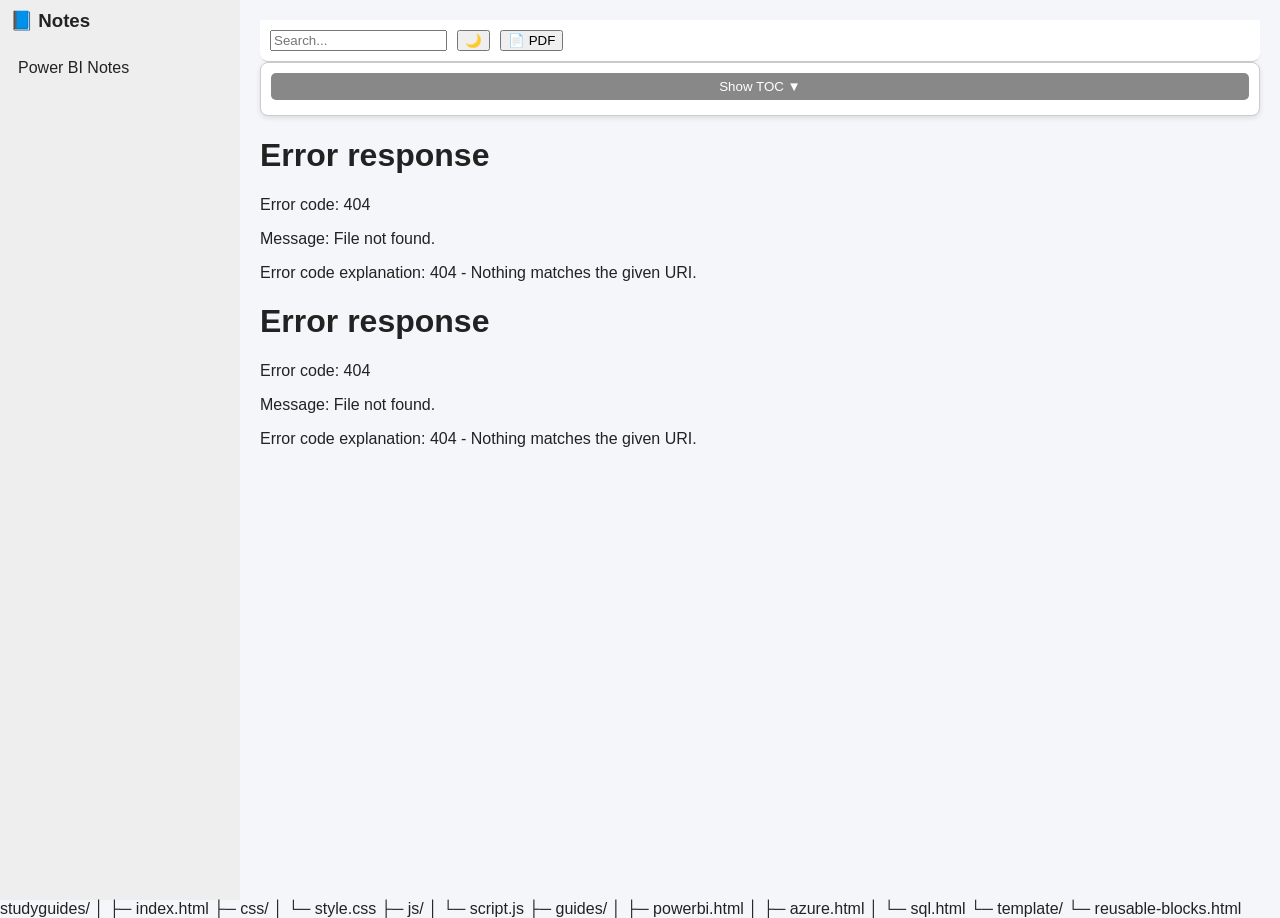
==== index.html @ 0e0d0ef6 "initial setup" ====
<!DOCTYPE html>
<html lang="en">
<head>
<meta charset="UTF-8">
<title>Quick Guides</title>
<meta name="viewport" content="width=device-width, initial-scale=1.0">
<link rel="stylesheet" href="css/style.css">
</head>
<body>

<button class="hamburger" onclick="toggleSidebar()">☰ Menu</button>

<div class="container">
    <div class="sidebar"><h3>📘 Notes</h3></div>
    <div class="content">
        <div class="topbar">
            <input id="search" placeholder="Search...">
            <button onclick="toggleDark()">🌙</button>
            <button onclick="window.print()">📄 PDF</button>
        </div>

        <div id="toc-container">
            <button id="toc-toggle">Show TOC ▼</button>
            <div id="toc" style="display:none; padding:5px;"></div>
        </div>

        <div id="pages-container"></div>
    </div>
</div>

<div>
studyguides/
│
├─ index.html
├─ css/
│   └─ style.css
├─ js/
│   └─ script.js
├─ guides/
│   ├─ powerbi.html
│   ├─ azure.html
│   └─ sql.html
└─ template/
    └─ reusable-blocks.html
</div>

<script src="js/script.js"></script>
</body>
</html>
---- css/style.css ----
:root {
    --bg:#f4f6f9; --text:#222; --card:#fff;
    --sidebar-bg:#eee; --sidebar-hover:#ddd; 
    --button-bg:#888; --button-hover:#666; 
    --note-color:#2e7d32; --info-color:#0277bd;
    --warning-color:#f9a825; --error-color:#d32f2f;
}
body.dark {
    --bg:#1e1e1e; --text:#eee; --card:#2c2c2c; 
    --sidebar-bg:#2c2c2c; --sidebar-hover:#3c3c3c; 
    --button-bg:#555; --button-hover:#777;
    --note-color:#81c784; --info-color:#4fc3f7;
    --warning-color:#ffd54f; --error-color:#ef5350;
}
body { margin:0; font-family:'Segoe UI', Tahoma, Geneva, Verdana, sans-serif; background:var(--bg); color:var(--text); }

/* Layout */
.container { display:flex; flex-wrap:wrap; min-height:100vh; }
.sidebar { width:220px; background:var(--sidebar-bg); padding:10px; flex-shrink:0; }
.sidebar h3 { margin-top:0; }
.sidebar div { padding:8px; cursor:pointer; border-radius:5px; margin-bottom:5px; transition:0.2s; }
.sidebar div:hover { background:var(--sidebar-hover); }

/* Hamburger button for mobile */
.hamburger { display:none; background:var(--button-bg); color:white; border:none; padding:8px 12px; border-radius:5px; cursor:pointer; margin:10px; }
.hamburger:hover { background:var(--button-hover); }

/* Content */
.content { flex:1; padding:20px; box-sizing:border-box; }

/* Topbar */
.topbar { background:var(--card); padding:10px; border-bottom:1px solid #ccc; display:flex; gap:10px; flex-wrap:wrap; border-radius:0 0 8px 8px; }

/* Pages */
.page { display:none; }
.page.active { display:block; }

/* Boxes */
.box { padding:15px; margin:15px 0; border-left:6px solid; border-radius:6px; box-shadow:0 1px 3px rgba(0,0,0,0.08); }
.note { border-color:var(--note-color); }
.info { border-color:var(--info-color); }
.warning { border-color:var(--warning-color); }
.error { border-color:var(--error-color); }

/* Syntax/code */
.syntax { background:#2d2d2d; color:#eee; padding:12px; border-radius:6px; font-family:monospace; overflow-x:auto; }
.code { background:#1b1b1b; color:#9ccc65; padding:15px; border-radius:8px; position:relative; overflow-x:auto; font-family:monospace; }
.copy-btn { position:absolute; right:10px; top:10px; background:var(--button-bg); color:white; border:none; padding:4px 8px; border-radius:4px; cursor:pointer; transition:0.2s; }
.copy-btn:hover { background:var(--button-hover); }

/* Table */
table { width:100%; border-collapse:collapse; border-radius:6px; overflow:hidden; }
th,td { padding:10px; border:1px solid #ccc; text-align:left; }
th { background:var(--button-bg); color:white; }

/* Collapsible */
.collapsible { background:var(--button-bg); color:white; padding:10px; border:none; width:100%; cursor:pointer; border-radius:5px; transition:0.2s; }
.collapsible:hover { background:var(--button-hover); }
.content-box { display:none; padding:10px; background:var(--card); border-radius:6px; margin-top:5px; }

/* Diagram box */
.diagram { background:#eef; padding:12px; border-radius:8px; font-family:monospace; box-shadow:0 1px 3px rgba(0,0,0,0.08); }

/* Template buttons */
.template-btn { padding:8px 12px; margin:5px; cursor:pointer; background:var(--button-bg); color:white; border:none; border-radius:5px; transition:0.2s; }
.template-btn:hover { background:var(--button-hover); }

/* TOC sticky */
#toc-container { background:var(--card); padding:10px; border-radius:8px; border:1px solid #ccc; box-shadow:0 2px 5px rgba(0,0,0,0.1); margin-bottom:15px; }
#toc-toggle { cursor:pointer; padding:6px 8px; width:100%; border:none; border-radius:5px; background:var(--button-bg); color:white; margin-bottom:5px; transition:0.2s; }
#toc-toggle:hover { background:var(--button-hover); }
#toc a { text-decoration:none; color:var(--text); display:block; padding:2px 0; }

/* Responsive */
@media(max-width:768px){
    .container { flex-direction:column; }
    .sidebar { display:none; width:100%; margin-bottom:10px; }
    .sidebar.show { display:block; }
    .hamburger { display:inline-block; }
    .topbar { flex-direction:column; }
}
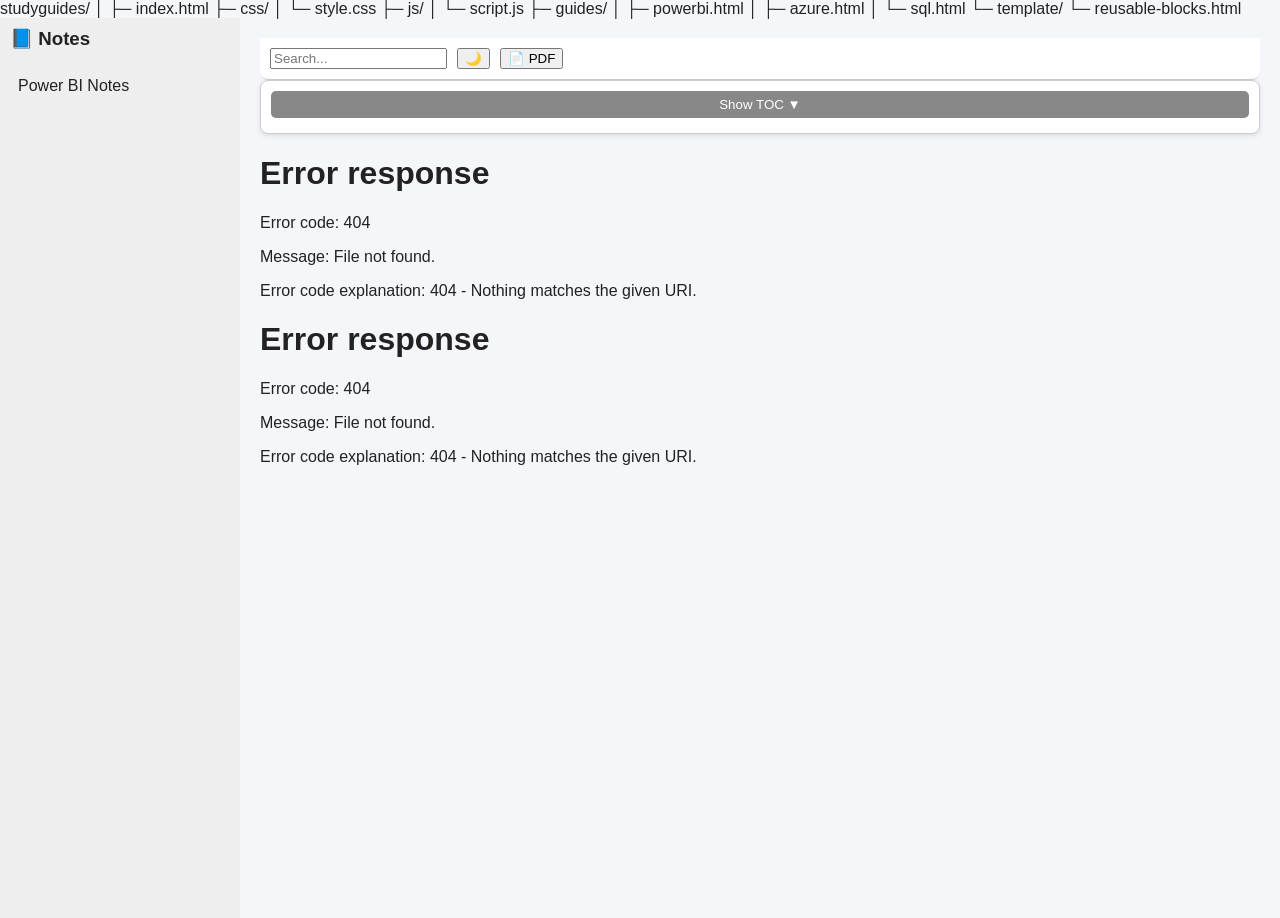
==== commit 7f716594: "commit" ====
--- a/index.html
+++ b/index.html
@@ -7,6 +7,22 @@
 <link rel="stylesheet" href="css/style.css">
 </head>
 <body>
+
+<div>
+studyguides/
+│
+├─ index.html
+├─ css/
+│   └─ style.css
+├─ js/
+│   └─ script.js
+├─ guides/
+│   ├─ powerbi.html
+│   ├─ azure.html
+│   └─ sql.html
+└─ template/
+    └─ reusable-blocks.html
+</div>
 
 <button class="hamburger" onclick="toggleSidebar()">☰ Menu</button>
 
@@ -28,22 +44,6 @@
     </div>
 </div>
 
-<div>
-studyguides/
-│
-├─ index.html
-├─ css/
-│   └─ style.css
-├─ js/
-│   └─ script.js
-├─ guides/
-│   ├─ powerbi.html
-│   ├─ azure.html
-│   └─ sql.html
-└─ template/
-    └─ reusable-blocks.html
-</div>
-
 <script src="js/script.js"></script>
 </body>
 </html>
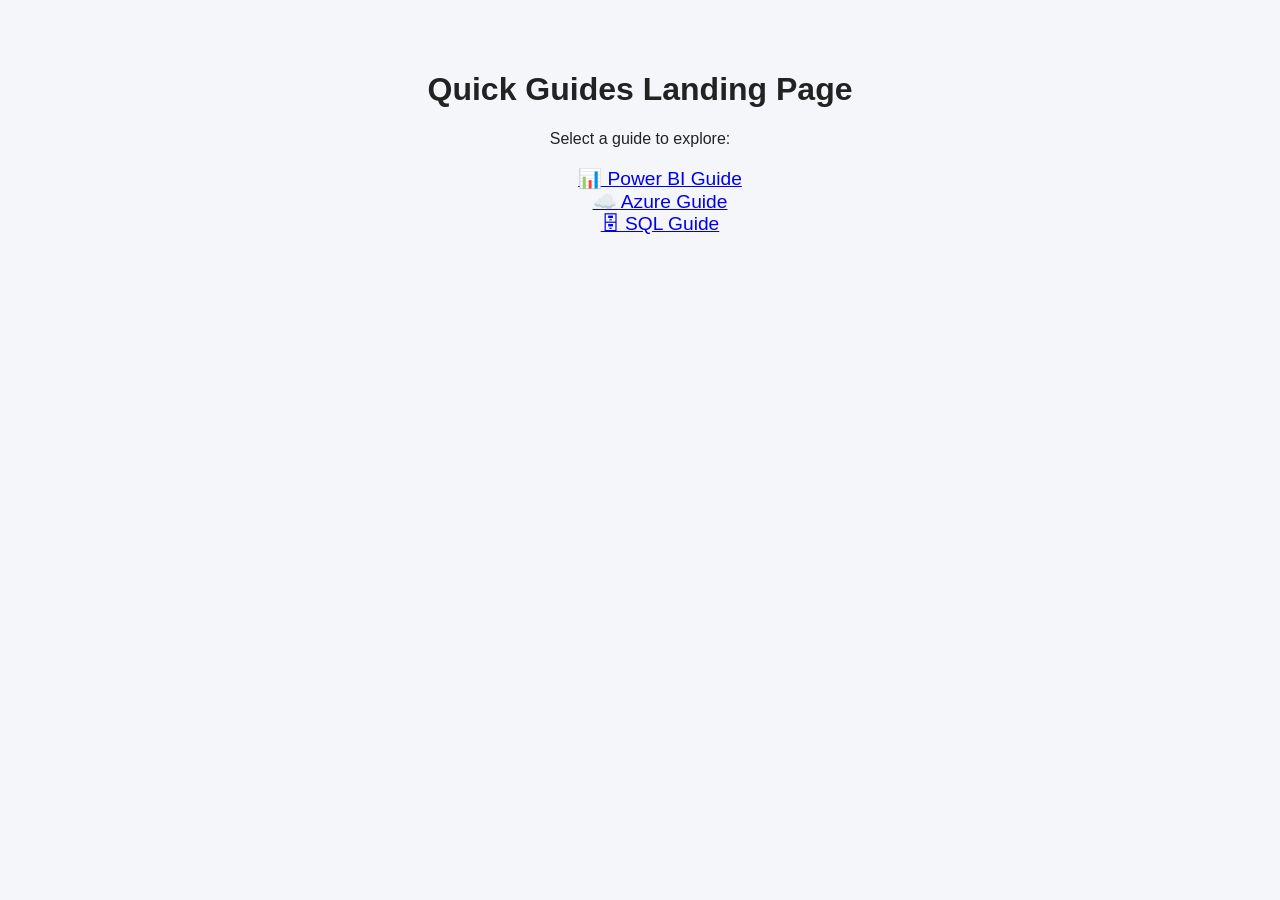
==== commit 2d6bf93e: "commit" ====
--- a/index.html
+++ b/index.html
@@ -7,43 +7,14 @@
 <link rel="stylesheet" href="css/style.css">
 </head>
 <body>
-
-<div>
-studyguides/
-│
-├─ index.html
-├─ css/
-│   └─ style.css
-├─ js/
-│   └─ script.js
-├─ guides/
-│   ├─ powerbi.html
-│   ├─ azure.html
-│   └─ sql.html
-└─ template/
-    └─ reusable-blocks.html
+<div class="content" style="padding:50px; text-align:center;">
+    <h1>Quick Guides Landing Page</h1>
+    <p>Select a guide to explore:</p>
+    <ul style="list-style:none; font-size:1.2em;">
+        <li><a href="powerbi/">📊 Power BI Guide</a></li>
+        <li><a href="azure/">☁️ Azure Guide</a></li>
+        <li><a href="sql/">🗄 SQL Guide</a></li>
+    </ul>
 </div>
-
-<button class="hamburger" onclick="toggleSidebar()">☰ Menu</button>
-
-<div class="container">
-    <div class="sidebar"><h3>📘 Notes</h3></div>
-    <div class="content">
-        <div class="topbar">
-            <input id="search" placeholder="Search...">
-            <button onclick="toggleDark()">🌙</button>
-            <button onclick="window.print()">📄 PDF</button>
-        </div>
-
-        <div id="toc-container">
-            <button id="toc-toggle">Show TOC ▼</button>
-            <div id="toc" style="display:none; padding:5px;"></div>
-        </div>
-
-        <div id="pages-container"></div>
-    </div>
-</div>
-
-<script src="js/script.js"></script>
 </body>
 </html>
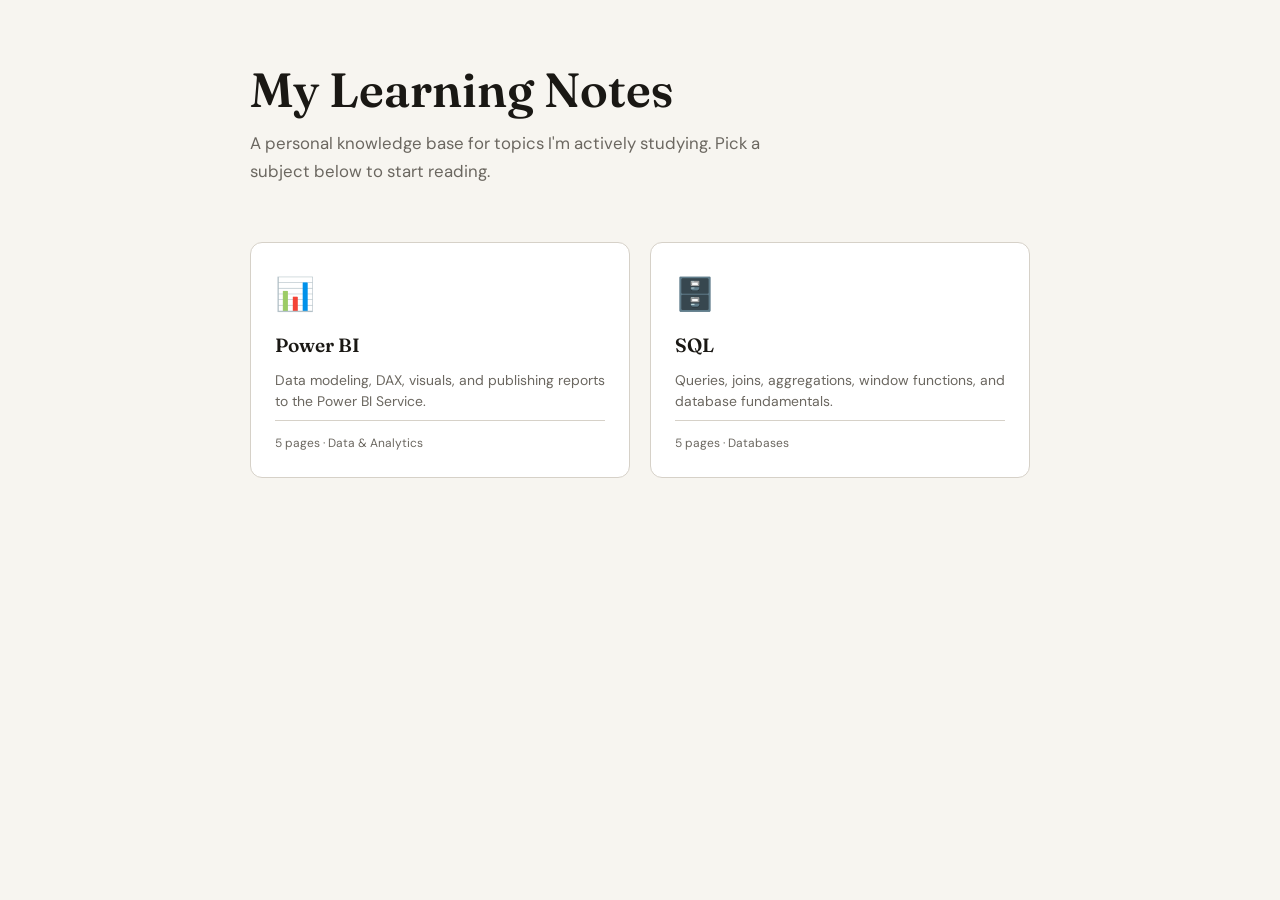
==== commit 347a06ee: "commit" ====
--- a/index.html
+++ b/index.html
@@ -1,20 +1,119 @@
 <!DOCTYPE html>
 <html lang="en">
 <head>
-<meta charset="UTF-8">
-<title>Quick Guides</title>
-<meta name="viewport" content="width=device-width, initial-scale=1.0">
-<link rel="stylesheet" href="css/style.css">
+  <meta charset="UTF-8" />
+  <meta name="viewport" content="width=device-width, initial-scale=1.0" />
+  <title>My Notes</title>
+  <link rel="stylesheet" href="root/style.css" />
+  <link rel="stylesheet" href="root/components.css" />
+  <style>
+    body { display: block; }
+
+    .home-wrap {
+      max-width: 860px;
+      margin: 0 auto;
+      padding: 64px 40px 80px;
+    }
+
+    .home-hero {
+      margin-bottom: 56px;
+    }
+
+    .home-hero h1 {
+      font-family: var(--font-display);
+      font-size: 3rem;
+      font-weight: 600;
+      line-height: 1.1;
+      margin-bottom: 12px;
+    }
+
+    .home-hero p {
+      font-size: 1.05rem;
+      color: var(--text-muted);
+      max-width: 520px;
+    }
+
+    .sites-grid {
+      display: grid;
+      grid-template-columns: repeat(auto-fill, minmax(260px, 1fr));
+      gap: 20px;
+    }
+
+    .site-card {
+      background: var(--bg-card);
+      border: 1px solid var(--border);
+      border-radius: 12px;
+      padding: 24px;
+      text-decoration: none;
+      color: var(--text);
+      transition: box-shadow var(--transition), transform var(--transition), border-color var(--transition);
+      display: flex;
+      flex-direction: column;
+      gap: 8px;
+    }
+
+    .site-card:hover {
+      box-shadow: var(--shadow-md);
+      transform: translateY(-2px);
+      border-color: var(--accent);
+    }
+
+    .site-card-icon { font-size: 2rem; }
+
+    .site-card-title {
+      font-family: var(--font-display);
+      font-size: 1.2rem;
+      font-weight: 600;
+    }
+
+    .site-card-desc {
+      font-size: .87rem;
+      color: var(--text-muted);
+      line-height: 1.5;
+    }
+
+    .site-card-pages {
+      margin-top: auto;
+      padding-top: 12px;
+      font-size: .75rem;
+      color: var(--text-muted);
+      border-top: 1px solid var(--border);
+    }
+
+    @media (max-width: 600px) {
+      .home-wrap { padding: 40px 20px 60px; }
+      .home-hero h1 { font-size: 2rem; }
+    }
+  </style>
 </head>
 <body>
-<div class="content" style="padding:50px; text-align:center;">
-    <h1>Quick Guides Landing Page</h1>
-    <p>Select a guide to explore:</p>
-    <ul style="list-style:none; font-size:1.2em;">
-        <li><a href="powerbi/">📊 Power BI Guide</a></li>
-        <li><a href="azure/">☁️ Azure Guide</a></li>
-        <li><a href="sql/">🗄 SQL Guide</a></li>
-    </ul>
-</div>
+
+  <div class="home-wrap">
+    <div class="home-hero">
+      <h1>My Learning Notes</h1>
+      <p>A personal knowledge base for topics I'm actively studying. Pick a subject below to start reading.</p>
+    </div>
+
+    <div class="sites-grid">
+
+      <a href="sites/powerbi/index.html" class="site-card">
+        <span class="site-card-icon">📊</span>
+        <div class="site-card-title">Power BI</div>
+        <div class="site-card-desc">Data modeling, DAX, visuals, and publishing reports to the Power BI Service.</div>
+        <div class="site-card-pages">5 pages · Data & Analytics</div>
+      </a>
+
+      <a href="sites/sql/index.html" class="site-card">
+        <span class="site-card-icon">🗄️</span>
+        <div class="site-card-title">SQL</div>
+        <div class="site-card-desc">Queries, joins, aggregations, window functions, and database fundamentals.</div>
+        <div class="site-card-pages">5 pages · Databases</div>
+      </a>
+
+      <!-- Add more site cards here as you expand -->
+
+    </div>
+  </div>
+
 </body>
-</html>+</html>
--- a/root/style.css
+++ b/root/style.css
@@ -0,0 +1,397 @@
+/* ============================================================
+   NOTES SITE — Design System
+   Root stylesheet. Imported by all site pages.
+   ============================================================ */
+
+@import url('https://fonts.googleapis.com/css2?family=Fraunces:ital,opsz,wght@0,9..144,300;0,9..144,600;1,9..144,300&family=JetBrains+Mono:wght@400;600&family=DM+Sans:wght@400;500;600&display=swap');
+
+/* ── Tokens ───────────────────────────────────────────────── */
+:root {
+  --font-body:    'DM Sans', sans-serif;
+  --font-display: 'Fraunces', serif;
+  --font-mono:    'JetBrains Mono', monospace;
+
+  --sidebar-w: 280px;
+  --topbar-h:  52px;
+  --radius:    8px;
+  --transition: 200ms ease;
+
+  /* Light mode */
+  --bg:           #f7f5f0;
+  --bg-sidebar:   #edeae3;
+  --bg-card:      #ffffff;
+  --bg-hover:     #e2ddd5;
+  --bg-active:    #d4cfc6;
+  --border:       #d6d1c8;
+
+  --text:         #1a1814;
+  --text-muted:   #6b6760;
+  --text-sidebar: #3a3733;
+
+  --accent:       #c0533a;
+  --accent-light: #f5e9e6;
+  --accent-text:  #9c3a24;
+
+  --note-bg:      #edf4fb;
+  --note-border:  #90bce8;
+  --note-text:    #1d4f7c;
+
+  --warn-bg:      #fdf6e3;
+  --warn-border:  #e6c84a;
+  --warn-text:    #7a5c00;
+
+  --error-bg:     #fdecea;
+  --error-border: #e87a72;
+  --error-text:   #8b1a14;
+
+  --hl-bg:        #fdf3d0;
+  --hl-border:    #e6c84a;
+
+  --code-bg:      #1e1c1a;
+  --code-text:    #e8e4dd;
+  --code-toolbar: #2d2b28;
+
+  --shadow-sm:    0 1px 3px rgba(0,0,0,.08);
+  --shadow-md:    0 4px 16px rgba(0,0,0,.10);
+}
+
+@media (prefers-color-scheme: dark) {
+  :root {
+    --bg:           #131210;
+    --bg-sidebar:   #1a1916;
+    --bg-card:      #1f1e1b;
+    --bg-hover:     #272521;
+    --bg-active:    #2f2d29;
+    --border:       #302e2a;
+
+    --text:         #e8e4dd;
+    --text-muted:   #8a8580;
+    --text-sidebar: #c8c4bd;
+
+    --accent:       #e07055;
+    --accent-light: #2a1f1b;
+    --accent-text:  #e07055;
+
+    --note-bg:      #161e28;
+    --note-border:  #2d5a8a;
+    --note-text:    #7eb8f0;
+
+    --warn-bg:      #1e1a0e;
+    --warn-border:  #8a6f1a;
+    --warn-text:    #d4a832;
+
+    --error-bg:     #200e0d;
+    --error-border: #8a2e28;
+    --error-text:   #e07a72;
+
+    --hl-bg:        #201a06;
+    --hl-border:    #8a6f1a;
+
+    --code-bg:      #0e0d0b;
+    --code-text:    #e8e4dd;
+    --code-toolbar: #171512;
+
+    --shadow-sm:    0 1px 3px rgba(0,0,0,.3);
+    --shadow-md:    0 4px 16px rgba(0,0,0,.4);
+  }
+}
+
+/* ── Reset ────────────────────────────────────────────────── */
+*, *::before, *::after { box-sizing: border-box; margin: 0; padding: 0; }
+
+html { scroll-behavior: smooth; font-size: 16px; }
+
+body {
+  font-family: var(--font-body);
+  background: var(--bg);
+  color: var(--text);
+  line-height: 1.7;
+  display: flex;
+  min-height: 100vh;
+}
+
+/* ── Topbar (mobile) ──────────────────────────────────────── */
+#topbar {
+  display: none;
+  position: fixed;
+  top: 0; left: 0; right: 0;
+  height: var(--topbar-h);
+  background: var(--bg-sidebar);
+  border-bottom: 1px solid var(--border);
+  align-items: center;
+  padding: 0 16px;
+  gap: 12px;
+  z-index: 100;
+}
+
+#topbar-title {
+  font-family: var(--font-display);
+  font-weight: 600;
+  font-size: 1rem;
+  color: var(--text);
+  flex: 1;
+}
+
+#sidebar-toggle {
+  background: none;
+  border: 1px solid var(--border);
+  border-radius: 6px;
+  padding: 6px 8px;
+  cursor: pointer;
+  color: var(--text);
+  display: flex;
+  align-items: center;
+  gap: 6px;
+  font-size: .85rem;
+}
+
+/* ── Sidebar ──────────────────────────────────────────────── */
+#sidebar {
+  width: var(--sidebar-w);
+  min-height: 100vh;
+  background: var(--bg-sidebar);
+  border-right: 1px solid var(--border);
+  display: flex;
+  flex-direction: column;
+  position: fixed;
+  top: 0; left: 0; bottom: 0;
+  overflow-y: auto;
+  overflow-x: hidden;
+  z-index: 90;
+  transition: transform var(--transition);
+}
+
+#sidebar-header {
+  padding: 24px 20px 12px;
+  border-bottom: 1px solid var(--border);
+}
+
+#sidebar-site-title {
+  font-family: var(--font-display);
+  font-weight: 600;
+  font-size: 1.1rem;
+  color: var(--text);
+  display: block;
+  text-decoration: none;
+  margin-bottom: 2px;
+}
+
+#sidebar-site-sub {
+  font-size: .75rem;
+  color: var(--text-muted);
+  letter-spacing: .04em;
+  text-transform: uppercase;
+}
+
+/* sidebar sections */
+.sidebar-section { padding: 16px 0 8px; }
+
+.sidebar-section-label {
+  font-size: .68rem;
+  font-weight: 600;
+  letter-spacing: .1em;
+  text-transform: uppercase;
+  color: var(--text-muted);
+  padding: 0 20px 8px;
+  display: block;
+}
+
+.sidebar-nav-list {
+  list-style: none;
+}
+
+.sidebar-nav-list a {
+  display: flex;
+  align-items: center;
+  gap: 8px;
+  padding: 7px 20px;
+  font-size: .9rem;
+  color: var(--text-sidebar);
+  text-decoration: none;
+  border-left: 3px solid transparent;
+  transition: background var(--transition), color var(--transition);
+}
+
+.sidebar-nav-list a:hover {
+  background: var(--bg-hover);
+  color: var(--text);
+}
+
+.sidebar-nav-list a.active {
+  background: var(--accent-light);
+  color: var(--accent-text);
+  border-left-color: var(--accent);
+  font-weight: 500;
+}
+
+/* TOC */
+#toc-list {
+  list-style: none;
+}
+
+#toc-list a {
+  display: block;
+  padding: 4px 20px 4px 28px;
+  font-size: .82rem;
+  color: var(--text-muted);
+  text-decoration: none;
+  border-left: 2px solid transparent;
+  transition: color var(--transition), border-color var(--transition);
+  white-space: nowrap;
+  overflow: hidden;
+  text-overflow: ellipsis;
+}
+
+#toc-list a:hover { color: var(--text); }
+
+#toc-list a.active {
+  color: var(--accent-text);
+  border-left-color: var(--accent);
+}
+
+#toc-list .toc-h3 { padding-left: 40px; font-size: .78rem; }
+
+/* ── Main layout ──────────────────────────────────────────── */
+#main {
+  margin-left: var(--sidebar-w);
+  flex: 1;
+  display: flex;
+  flex-direction: column;
+  min-width: 0;
+}
+
+#content {
+  max-width: 780px;
+  padding: 48px 48px 80px;
+  width: 100%;
+}
+
+/* ── Typography ───────────────────────────────────────────── */
+#content h1 {
+  font-family: var(--font-display);
+  font-size: 2.2rem;
+  font-weight: 600;
+  line-height: 1.2;
+  margin-bottom: 8px;
+  color: var(--text);
+}
+
+.page-meta {
+  font-size: .8rem;
+  color: var(--text-muted);
+  margin-bottom: 36px;
+  display: flex;
+  align-items: center;
+  gap: 12px;
+}
+
+.page-meta::after {
+  content: '';
+  display: block;
+  flex: 1;
+  height: 1px;
+  background: var(--border);
+}
+
+#content h2 {
+  font-family: var(--font-display);
+  font-size: 1.45rem;
+  font-weight: 600;
+  margin: 48px 0 16px;
+  color: var(--text);
+  scroll-margin-top: 24px;
+}
+
+#content h3 {
+  font-size: 1.05rem;
+  font-weight: 600;
+  margin: 32px 0 12px;
+  color: var(--text);
+  scroll-margin-top: 24px;
+}
+
+#content p { margin-bottom: 16px; }
+
+#content ul, #content ol {
+  padding-left: 24px;
+  margin-bottom: 16px;
+}
+
+#content li { margin-bottom: 6px; }
+
+#content a {
+  color: var(--accent-text);
+  text-decoration: underline;
+  text-underline-offset: 3px;
+}
+
+#content a:hover { opacity: .75; }
+
+#content hr {
+  border: none;
+  border-top: 1px solid var(--border);
+  margin: 36px 0;
+}
+
+#content strong { font-weight: 600; }
+#content em { font-style: italic; }
+
+#content table {
+  width: 100%;
+  border-collapse: collapse;
+  margin-bottom: 24px;
+  font-size: .9rem;
+}
+
+#content th {
+  background: var(--bg-sidebar);
+  padding: 8px 12px;
+  text-align: left;
+  font-weight: 600;
+  border: 1px solid var(--border);
+}
+
+#content td {
+  padding: 8px 12px;
+  border: 1px solid var(--border);
+}
+
+#content tr:nth-child(even) td { background: var(--bg-sidebar); }
+
+/* ── Overlay (mobile sidebar) ─────────────────────────────── */
+#overlay {
+  display: none;
+  position: fixed;
+  inset: 0;
+  background: rgba(0,0,0,.4);
+  z-index: 80;
+  opacity: 0;
+  transition: opacity var(--transition);
+}
+
+/* ── Responsive ───────────────────────────────────────────── */
+@media (max-width: 768px) {
+  #topbar { display: flex; }
+
+  #sidebar {
+    transform: translateX(calc(-1 * var(--sidebar-w)));
+    top: 0;
+  }
+
+  #sidebar.open {
+    transform: translateX(0);
+    box-shadow: var(--shadow-md);
+  }
+
+  #overlay { display: block; }
+  #overlay.visible { opacity: 1; pointer-events: all; }
+
+  #main { margin-left: 0; padding-top: var(--topbar-h); }
+
+  #content { padding: 28px 20px 60px; }
+}
+
+/* ── Scrollbar ────────────────────────────────────────────── */
+#sidebar::-webkit-scrollbar { width: 4px; }
+#sidebar::-webkit-scrollbar-track { background: transparent; }
+#sidebar::-webkit-scrollbar-thumb { background: var(--border); border-radius: 2px; }
--- a/root/components.css
+++ b/root/components.css
@@ -0,0 +1,229 @@
+/* ============================================================
+   NOTES SITE — Components
+   ============================================================ */
+
+/* ── Base callout ─────────────────────────────────────────── */
+.callout {
+  display: flex;
+  gap: 12px;
+  padding: 14px 16px;
+  border-radius: var(--radius);
+  border-left: 4px solid;
+  margin: 20px 0;
+  font-size: .9rem;
+  line-height: 1.6;
+}
+
+.callout-icon {
+  font-size: 1.1rem;
+  flex-shrink: 0;
+  margin-top: 1px;
+}
+
+.callout-body { flex: 1; min-width: 0; }
+
+.callout-title {
+  font-weight: 600;
+  font-size: .82rem;
+  letter-spacing: .06em;
+  text-transform: uppercase;
+  margin-bottom: 4px;
+}
+
+.callout p:last-child { margin-bottom: 0; }
+
+/* ── Note ─────────────────────────────────────────────────── */
+.note {
+  background: var(--note-bg);
+  border-color: var(--note-border);
+  color: var(--note-text);
+}
+
+/* ── Warning ──────────────────────────────────────────────── */
+.warning {
+  background: var(--warn-bg);
+  border-color: var(--warn-border);
+  color: var(--warn-text);
+}
+
+/* ── Error / Danger ───────────────────────────────────────── */
+.error {
+  background: var(--error-bg);
+  border-color: var(--error-border);
+  color: var(--error-text);
+}
+
+/* ── Tip ──────────────────────────────────────────────────── */
+.tip {
+  background: #f0faf2;
+  border-color: #5cb87a;
+  color: #1d5c30;
+}
+
+@media (prefers-color-scheme: dark) {
+  .tip {
+    background: #0d1f12;
+    border-color: #2a6b40;
+    color: #6abf82;
+  }
+}
+
+/* ── Highlight ────────────────────────────────────────────── */
+mark, .highlight {
+  background: var(--hl-bg);
+  border-bottom: 2px solid var(--hl-border);
+  color: var(--text);
+  padding: 0 3px;
+  border-radius: 2px;
+}
+
+/* ── Inline code ──────────────────────────────────────────── */
+code:not(.code-block code) {
+  font-family: var(--font-mono);
+  font-size: .82em;
+  background: var(--bg-active);
+  padding: 2px 6px;
+  border-radius: 4px;
+  color: var(--accent-text);
+}
+
+/* ── Code block ───────────────────────────────────────────── */
+.code-block {
+  background: var(--code-bg);
+  border-radius: var(--radius);
+  overflow: hidden;
+  margin: 20px 0;
+  box-shadow: var(--shadow-sm);
+  font-size: .85rem;
+}
+
+.code-toolbar {
+  display: flex;
+  align-items: center;
+  justify-content: space-between;
+  background: var(--code-toolbar);
+  padding: 8px 14px;
+  gap: 10px;
+}
+
+.code-lang {
+  font-family: var(--font-mono);
+  font-size: .75rem;
+  color: #888;
+  letter-spacing: .05em;
+  text-transform: uppercase;
+}
+
+.copy-btn {
+  font-family: var(--font-body);
+  font-size: .75rem;
+  color: #aaa;
+  background: none;
+  border: 1px solid #444;
+  border-radius: 4px;
+  padding: 3px 10px;
+  cursor: pointer;
+  transition: color var(--transition), border-color var(--transition), background var(--transition);
+  white-space: nowrap;
+}
+
+.copy-btn:hover {
+  color: #fff;
+  border-color: #666;
+  background: rgba(255,255,255,.05);
+}
+
+.copy-btn.copied {
+  color: #6abf82;
+  border-color: #6abf82;
+}
+
+.code-block pre {
+  margin: 0;
+  overflow-x: auto;
+  padding: 16px;
+}
+
+.code-block code {
+  font-family: var(--font-mono) !important;
+  color: var(--code-text);
+  line-height: 1.7;
+  display: block;
+}
+
+/* Scrollbar inside code */
+.code-block pre::-webkit-scrollbar { height: 4px; }
+.code-block pre::-webkit-scrollbar-track { background: transparent; }
+.code-block pre::-webkit-scrollbar-thumb { background: #444; border-radius: 2px; }
+
+/* ── Step / numbered callout ──────────────────────────────── */
+.steps { counter-reset: step; margin: 20px 0; }
+
+.step {
+  display: flex;
+  gap: 14px;
+  margin-bottom: 16px;
+  align-items: flex-start;
+}
+
+.step::before {
+  counter-increment: step;
+  content: counter(step);
+  flex-shrink: 0;
+  width: 28px;
+  height: 28px;
+  background: var(--accent);
+  color: #fff;
+  border-radius: 50%;
+  font-size: .8rem;
+  font-weight: 600;
+  display: flex;
+  align-items: center;
+  justify-content: center;
+  margin-top: 2px;
+}
+
+/* ── Keyboard shortcut ────────────────────────────────────── */
+kbd {
+  display: inline-block;
+  font-family: var(--font-mono);
+  font-size: .78em;
+  background: var(--bg-card);
+  border: 1px solid var(--border);
+  border-bottom-width: 2px;
+  border-radius: 4px;
+  padding: 2px 7px;
+  box-shadow: var(--shadow-sm);
+}
+
+/* ── Badge ────────────────────────────────────────────────── */
+.badge {
+  display: inline-block;
+  font-size: .7rem;
+  font-weight: 600;
+  letter-spacing: .04em;
+  padding: 2px 8px;
+  border-radius: 20px;
+  border: 1px solid;
+}
+
+.badge-blue   { background: var(--note-bg);  color: var(--note-text);  border-color: var(--note-border);  }
+.badge-yellow { background: var(--warn-bg);  color: var(--warn-text);  border-color: var(--warn-border);  }
+.badge-red    { background: var(--error-bg); color: var(--error-text); border-color: var(--error-border); }
+.badge-green  { background: #f0faf2; color: #1d5c30; border-color: #5cb87a; }
+
+@media (prefers-color-scheme: dark) {
+  .badge-green { background: #0d1f12; color: #6abf82; border-color: #2a6b40; }
+}
+
+/* ── Definition / term ────────────────────────────────────── */
+.def {
+  border-left: 3px solid var(--border);
+  padding: 8px 14px;
+  margin: 16px 0;
+  background: var(--bg-card);
+  border-radius: 0 var(--radius) var(--radius) 0;
+}
+
+.def dt { font-weight: 600; margin-bottom: 4px; }
+.def dd { color: var(--text-muted); font-size: .9rem; margin-left: 0; }
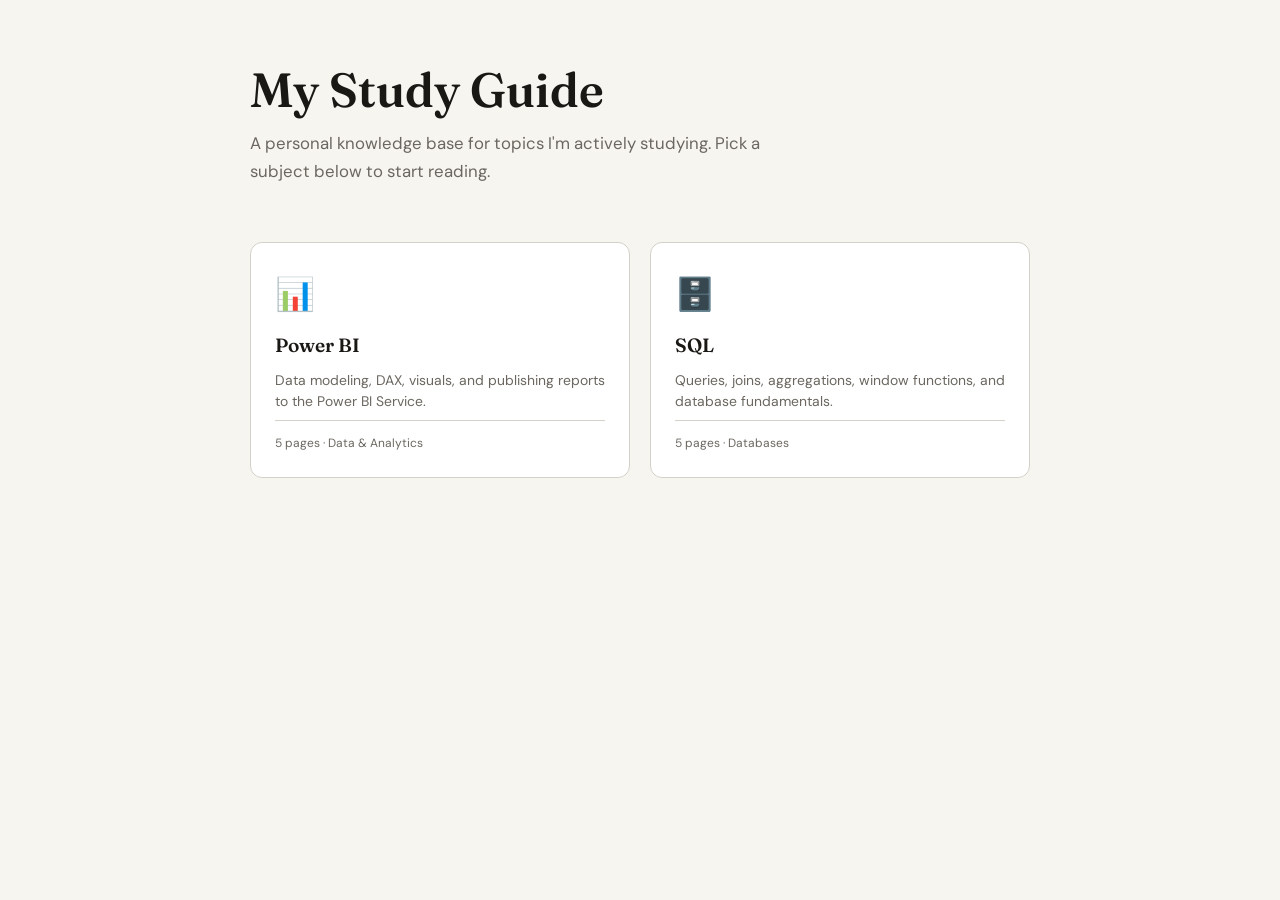
==== commit 56de6694: "commit" ====
--- a/index.html
+++ b/index.html
@@ -90,7 +90,7 @@
 
   <div class="home-wrap">
     <div class="home-hero">
-      <h1>My Learning Notes</h1>
+      <h1>My Study Guide</h1>
       <p>A personal knowledge base for topics I'm actively studying. Pick a subject below to start reading.</p>
     </div>
 
--- a/root/components.css
+++ b/root/components.css
@@ -227,3 +227,12 @@
 
 .def dt { font-weight: 600; margin-bottom: 4px; }
 .def dd { color: var(--text-muted); font-size: .9rem; margin-left: 0; }
+
+/* ── Card & Grid ──────────────────────────────────────────── */
+.grid { display: grid; grid-template-columns: repeat(auto-fill, minmax(260px, 1fr)); gap: 20px; }
+.card { background: var(--bg-card); border: 1px solid var(--border); border-radius: 12px; padding: 24px; text-decoration: none; color: var(--text); transition: box-shadow var(--transition), transform var(--transition), border-color var(--transition); display: flex; flex-direction: column; gap: 8px; }
+/* .card:hover { box-shadow: var(--shadow-md); transform: translateY(-2px); border-color: var(--accent); } */
+.card-icon { font-size: 2rem; }
+.card-title { font-family: var(--font-display); font-size: 1.2rem; font-weight: 600; }
+.card-desc { font-size: .87rem; color: var(--text-muted); line-height: 1.5; }
+.card-pages { margin-top: auto; padding-top: 12px; font-size: .75rem; color: var(--text-muted); border-top: 1px solid var(--border); }
